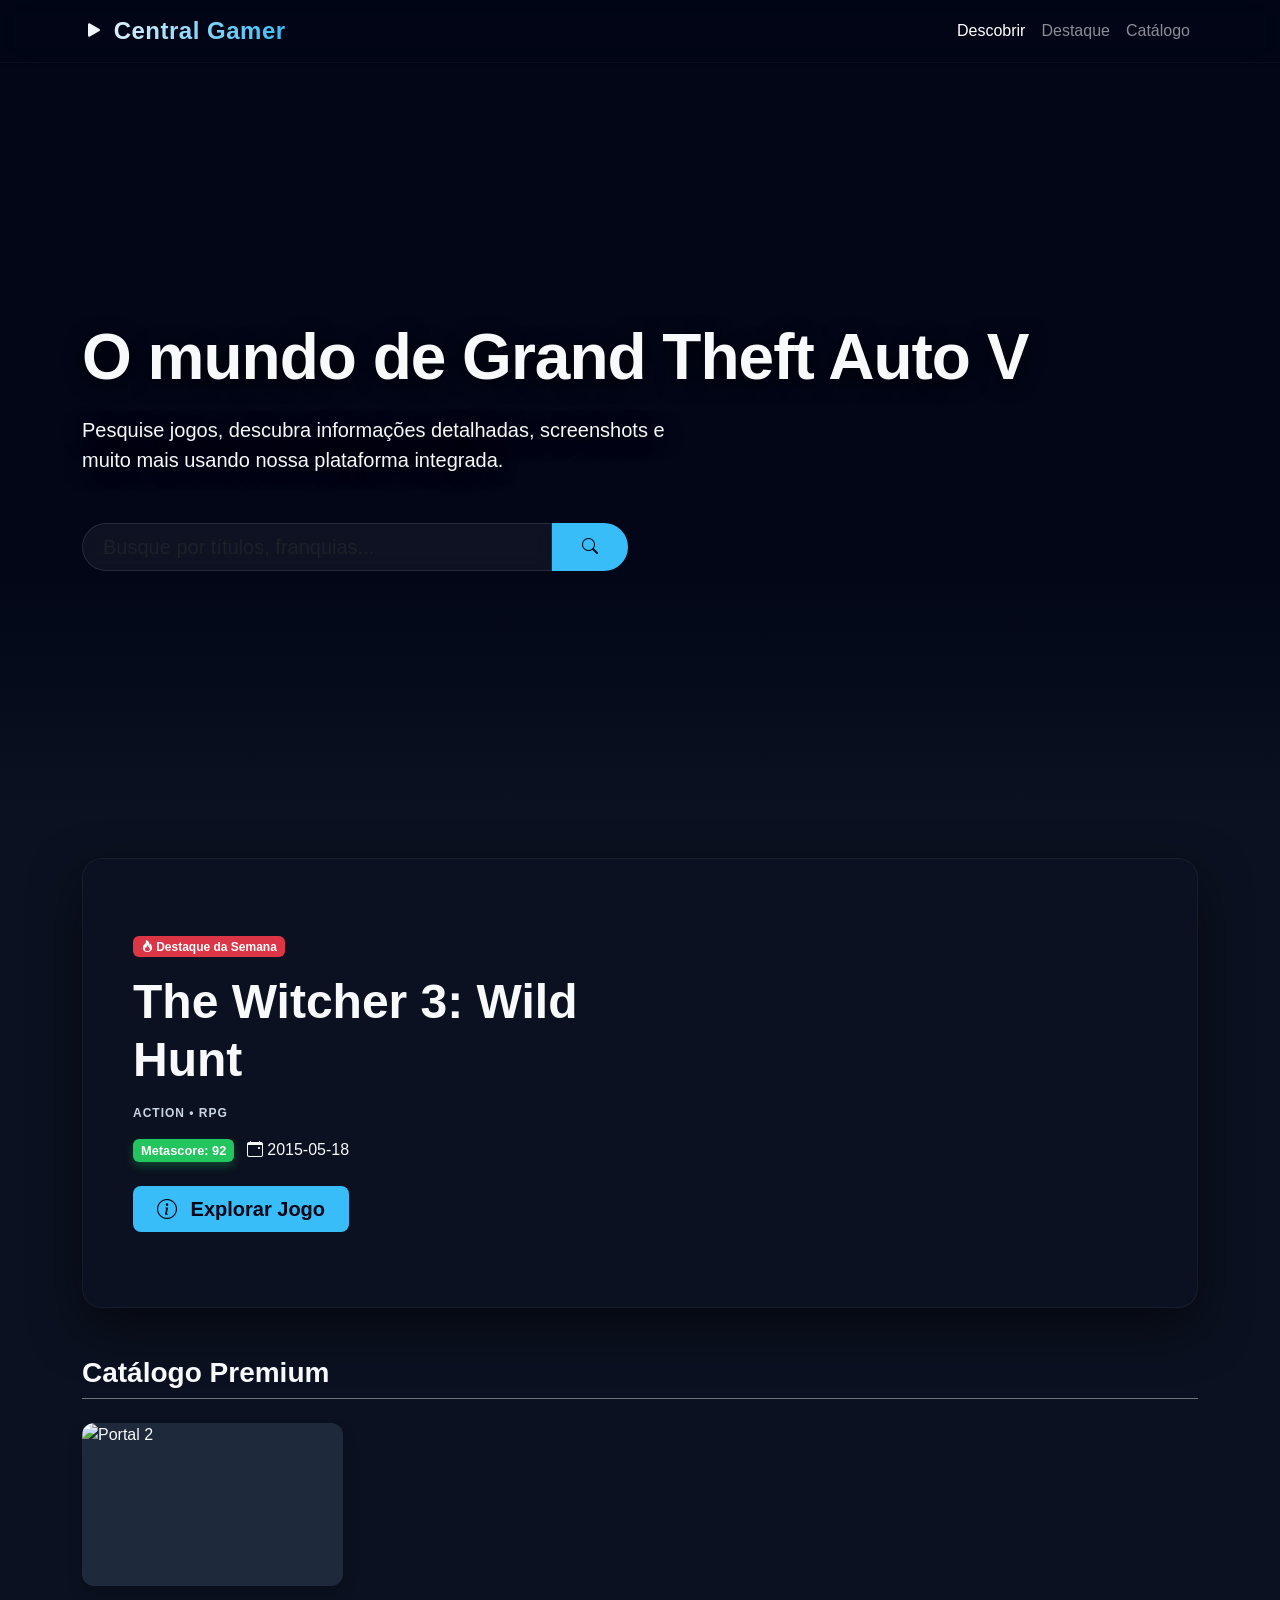
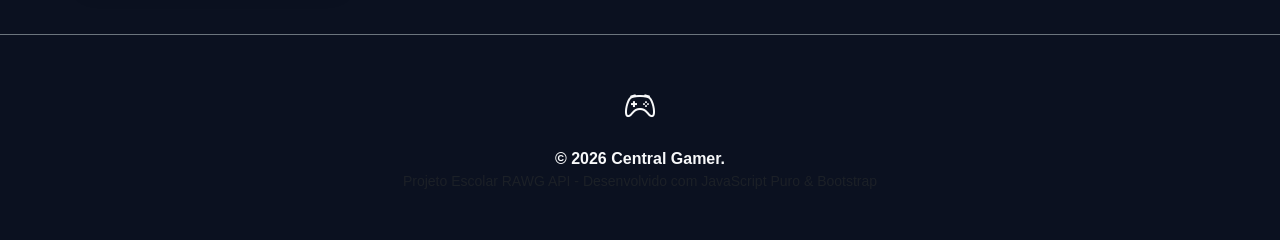
==== index.html @ 03a8f273 "Commit inicial" ====
﻿<!DOCTYPE html>
<html lang="pt-BR">
<head>
    <meta charset="UTF-8">
    <meta name="viewport" content="width=device-width, initial-scale=1.0">
    <title>Central Gamer - Catálogo de Jogos</title>
    <!-- Bootstrap 5 CSS -->
    <link href="https://cdn.jsdelivr.net/npm/bootstrap@5.3.2/dist/css/bootstrap.min.css" rel="stylesheet">
    <!-- Bootstrap Icons -->
    <link rel="stylesheet" href="https://cdn.jsdelivr.net/npm/bootstrap-icons@1.11.1/font/bootstrap-icons.css">
    <!-- Custom CSS -->
    <link rel="stylesheet" href="css/style.css">
</head>
<body>

    <!-- Navbar -->
    <nav class="navbar navbar-expand-lg navbar-dark fixed-top shadow-sm">
        <div class="container">
            <a class="navbar-brand" href="index.html">
                <i class="bi bi-play-fill text-primary"></i> Central Gamer
            </a>
            <button class="navbar-toggler" type="button" data-bs-toggle="collapse" data-bs-target="#navbarNav">
                <span class="navbar-toggler-icon"></span>
            </button>
            <div class="collapse navbar-collapse" id="navbarNav">
                <ul class="navbar-nav ms-auto">
                    <li class="nav-item"><a class="nav-link active" href="index.html">Descobrir</a></li>
                    <li class="nav-item"><a class="nav-link" href="#destaqueContainer">Destaque</a></li>
                    <li class="nav-item"><a class="nav-link" href="#catalogo">Catálogo</a></li>
                </ul>
            </div>
        </div>
    </nav>

    <!-- Cinematic Hero Section -->
    <header id="dynamicHero" class="hero-cinematic">
        <div class="hero-overlay"></div>
        <div class="container hero-content w-100">
            <h1 class="hero-title text-light" id="heroTitle">Descubra novos universos</h1>
            <p class="lead text-light mb-5" style="max-width: 600px; font-weight: 300;">Pesquise jogos, descubra informações detalhadas, screenshots e muito mais usando nossa plataforma integrada.</p>
            
            <!-- Search Form -->
            <div class="row">
                <div class="col-12 col-md-8 col-lg-6">
                    <form id="searchForm" class="d-flex">
                        <input id="searchInput" class="form-control form-control-lg search-input" type="search" placeholder="Busque por títulos, franquias..." aria-label="Search">
                        <button class="btn btn-primary search-btn btn-glow" type="submit"><i class="bi bi-search"></i></button>
                    </form>
                </div>
            </div>
        </div>
    </header>

    <!-- Destaque da Semana -->
    <div class="container">
        <div id="destaqueContainer" class="reveal">
            <!-- Renderizado dinamicamente -->
        </div>
    </div>

    <!-- Main Content -->
    <main id="catalogo" class="container my-5 reveal">
        <div class="d-flex justify-content-between align-items-end border-bottom border-secondary pb-2 mb-4">
            <h3 class="text-light fw-bold m-0">Catálogo Premium</h3>
        </div>
        
        <!-- Games Grid -->
        <div class="row g-4" id="gamesList">
            <!-- Os cards dos jogos serão inseridos aqui pelo JavaScript -->
        </div>
    </main>

    <!-- Footer -->
    <footer class="text-light text-center py-5 mt-auto border-top border-secondary">
        <div class="container">
            <div class="mb-3">
                <i class="bi bi-controller fs-2"></i>
            </div>
            <p class="mb-0 fw-bold">&copy; 2026 Central Gamer.</p>
            <p class="small text-muted mb-0">Projeto Escolar RAWG API - Desenvolvido com JavaScript Puro & Bootstrap</p>
        </div>
    </footer>

    <!-- Bootstrap JS -->
    <script src="https://cdn.jsdelivr.net/npm/bootstrap@5.3.2/dist/js/bootstrap.bundle.min.js"></script>
    
    <!-- Custom Scripts -->
    <script src="js/mockData.js"></script>
    <script src="js/api.js"></script>
    <script src="js/script.js"></script>
</body>
</html>
---- css/style.css ----
﻿:root {
    --primary-color: #38bdf8;
    --secondary-color: #0ea5e9;
    --dark-bg: #0b1120;
    --darker-bg: #020617;
    --card-bg: #1e293b;
    --text-color: #f8fafc;
    --accent: #f59e0b;
}

html {
    scroll-behavior: smooth;
}

body {
    background: var(--dark-bg);
    color: var(--text-color);
    font-family: 'Segoe UI', Tahoma, Geneva, Verdana, sans-serif;
    overflow-x: hidden;
    min-height: 100vh;
}

/* Navbar Premium Glassmorphism */
.navbar {
    background-color: rgba(2, 6, 23, 0.4) !important;
    backdrop-filter: blur(20px);
    border-bottom: 1px solid rgba(255,255,255,0.03);
    transition: background-color 0.3s ease;
}
.navbar-brand {
    font-weight: 800;
    font-size: 1.5rem;
    background: linear-gradient(90deg, #f8fafc, #38bdf8);
    -webkit-background-clip: text;
    -webkit-text-fill-color: transparent;
    letter-spacing: 0.5px;
}

/* Cinematic Hero */
.hero-cinematic {
    min-height: 90vh;
    display: flex;
    align-items: center;
    position: relative;
    background-color: var(--darker-bg);
    background-size: cover;
    background-position: center 20%;
    background-attachment: fixed; /* Efeito Parallax Suave */
    transition: background-image 1.5s ease-in-out;
}
.hero-overlay {
    position: absolute;
    top: 0; left: 0; right: 0; bottom: 0;
    background: linear-gradient(to bottom, rgba(2,6,23,0.2) 0%, rgba(2,6,23,0.85) 70%, var(--dark-bg) 100%);
    pointer-events: none;
}
.hero-content {
    z-index: 2;
    padding-top: 80px;
    text-shadow: 0 4px 20px rgba(0,0,0,0.9);
}
.hero-title {
    font-size: 4rem;
    font-weight: 900;
    letter-spacing: -1px;
    margin-bottom: 20px;
}

/* Form de Busca Elegante */
.search-input {
    background: rgba(255,255,255,0.05) !important;
    border: 1px solid rgba(255,255,255,0.1) !important;
    color: white !important;
    backdrop-filter: blur(10px);
    border-radius: 30px 0 0 30px;
    padding-left: 20px;
}
.search-input:focus {
    box-shadow: 0 0 0 0.2rem rgba(56, 189, 248, 0.15);
    background: rgba(255,255,255,0.08) !important;
}
.search-btn {
    border-radius: 0 30px 30px 0;
    padding: 0 30px;
    font-weight: 600;
}

/* Destaque da Semana */
.featured-game {
    border-radius: 20px;
    overflow: hidden;
    position: relative;
    min-height: 450px;
    background-size: cover;
    background-position: center;
    border: 1px solid rgba(255,255,255,0.05);
    box-shadow: 0 20px 50px rgba(0,0,0,0.5);
    margin-top: -50px; /* Sobe um pouco sobre a hero */
    z-index: 3;
}
.featured-overlay {
    position: absolute;
    top:0; left:0; right:0; bottom:0;
    background: linear-gradient(to right, rgba(11,17,32,0.95) 0%, rgba(11,17,32,0.6) 60%, transparent 100%);
    display: flex;
    align-items: center;
    padding: 50px;
}
.featured-content {
    max-width: 500px;
    z-index: 2;
}

/* Netflix Style Cards */
.netflix-card {
    border-radius: 12px;
    overflow: hidden;
    position: relative;
    background-color: var(--card-bg);
    border: none;
    aspect-ratio: 16/10;
    cursor: pointer;
    transition: transform 0.4s cubic-bezier(0.175, 0.885, 0.32, 1.275), box-shadow 0.4s ease, z-index 0.4s ease;
}
.netflix-card .game-img {
    width: 100%;
    height: 100%;
    object-fit: cover;
    transition: transform 0.7s ease, filter 0.4s ease;
}
.netflix-card-overlay {
    position: absolute;
    bottom: 0; left: 0; right: 0;
    background: linear-gradient(to top, rgba(2,6,23,1) 0%, rgba(2,6,23,0.8) 50%, transparent 100%);
    padding: 20px;
    transform: translateY(30%);
    opacity: 0;
    transition: all 0.4s ease;
    display: flex;
    flex-direction: column;
    justify-content: flex-end;
    height: 100%;
    pointer-events: none;
}
.netflix-card:hover {
    transform: scale(1.1) translateY(-10px);
    z-index: 100;
    box-shadow: 0 20px 40px rgba(0,0,0,0.7);
}
.netflix-card:hover .game-img {
    filter: brightness(0.5);
    transform: scale(1.05);
}
.netflix-card:hover .netflix-card-overlay {
    transform: translateY(0);
    opacity: 1;
    pointer-events: auto;
}
.card-title {
    font-size: 1.15rem;
    font-weight: 800;
    margin-bottom: 5px;
    text-shadow: 1px 1px 3px rgba(0,0,0,0.8);
}

/* Badges e Textos */
.metascore-badge {
    background: #22c55e;
    color: white;
    font-weight: 800;
    padding: 4px 8px;
    border-radius: 6px;
    font-size: 0.8rem;
    box-shadow: 0 4px 10px rgba(34,197,94,0.3);
}
.genre-text {
    color: #94a3b8;
    font-size: 0.75rem;
    font-weight: 700;
    text-transform: uppercase;
    letter-spacing: 1px;
}

/* Botões */
.btn-glow {
    background: var(--primary-color);
    border: none;
    color: var(--darker-bg);
    font-weight: 700;
    transition: all 0.3s ease;
}
.btn-glow:hover {
    background: var(--secondary-color);
    box-shadow: 0 6px 20px rgba(56, 189, 248, 0.4);
    color: var(--darker-bg);
    transform: translateY(-2px);
}

/* Skeleton Premium Placeholder */
.skeleton {
    background: #1e293b;
    background: linear-gradient(90deg, #1e293b 25%, #2a3b52 50%, #1e293b 75%);
    background-size: 200% 100%;
    animation: shimmer 1.5s infinite;
    border-radius: 12px;
}
.skeleton-card {
    aspect-ratio: 16/10;
    width: 100%;
}
@keyframes shimmer {
    0% { background-position: 200% 0; }
    100% { background-position: -200% 0; }
}

/* SCROLL REVEAL ANIMATION */
.reveal {
    opacity: 0;
    transform: translateY(40px);
    transition: all 0.8s cubic-bezier(0.5, 0, 0, 1);
}
.reveal.active {
    opacity: 1;
    transform: translateY(0);
}

/* ====== PÁGINA DE DETALHES ===== */
.details-bg {
    position: fixed;
    top:0; left:0; width:100vw; height:100vh;
    z-index: -1;
    background-size: cover;
    background-position: center;
    filter: blur(25px) brightness(0.25);
    transform: scale(1.1);
}
.game-banner {
    border-radius: 20px;
    overflow: hidden;
    border: 1px solid rgba(255,255,255,0.05);
    box-shadow: 0 20px 50px rgba(0,0,0,0.6);
}
.banner-img {
    height: 60vh;
    object-fit: cover;
}
.banner-overlay {
    background: linear-gradient(to top, var(--dark-bg) 0%, rgba(0,0,0,0.1) 100%);
}
.content-box {
    background: rgba(15, 23, 42, 0.5) !important;
    backdrop-filter: blur(20px);
    border: 1px solid rgba(255,255,255,0.05);
    border-radius: 16px;
    box-shadow: 0 10px 30px rgba(0,0,0,0.3);
}
.screenshot-img {
    transition: transform 0.4s ease, box-shadow 0.4s ease;
    cursor: pointer;
    border-radius: 12px;
    border: 1px solid rgba(255,255,255,0.05);
}
.screenshot-img:hover {
    transform: scale(1.03);
    box-shadow: 0 15px 30px rgba(0,0,0,0.5);
}

/* Custom Scrollbar */
::-webkit-scrollbar { width: 8px; }
::-webkit-scrollbar-track { background: var(--darker-bg); }
::-webkit-scrollbar-thumb { background: #334155; border-radius: 4px; }
::-webkit-scrollbar-thumb:hover { background: var(--primary-color); }
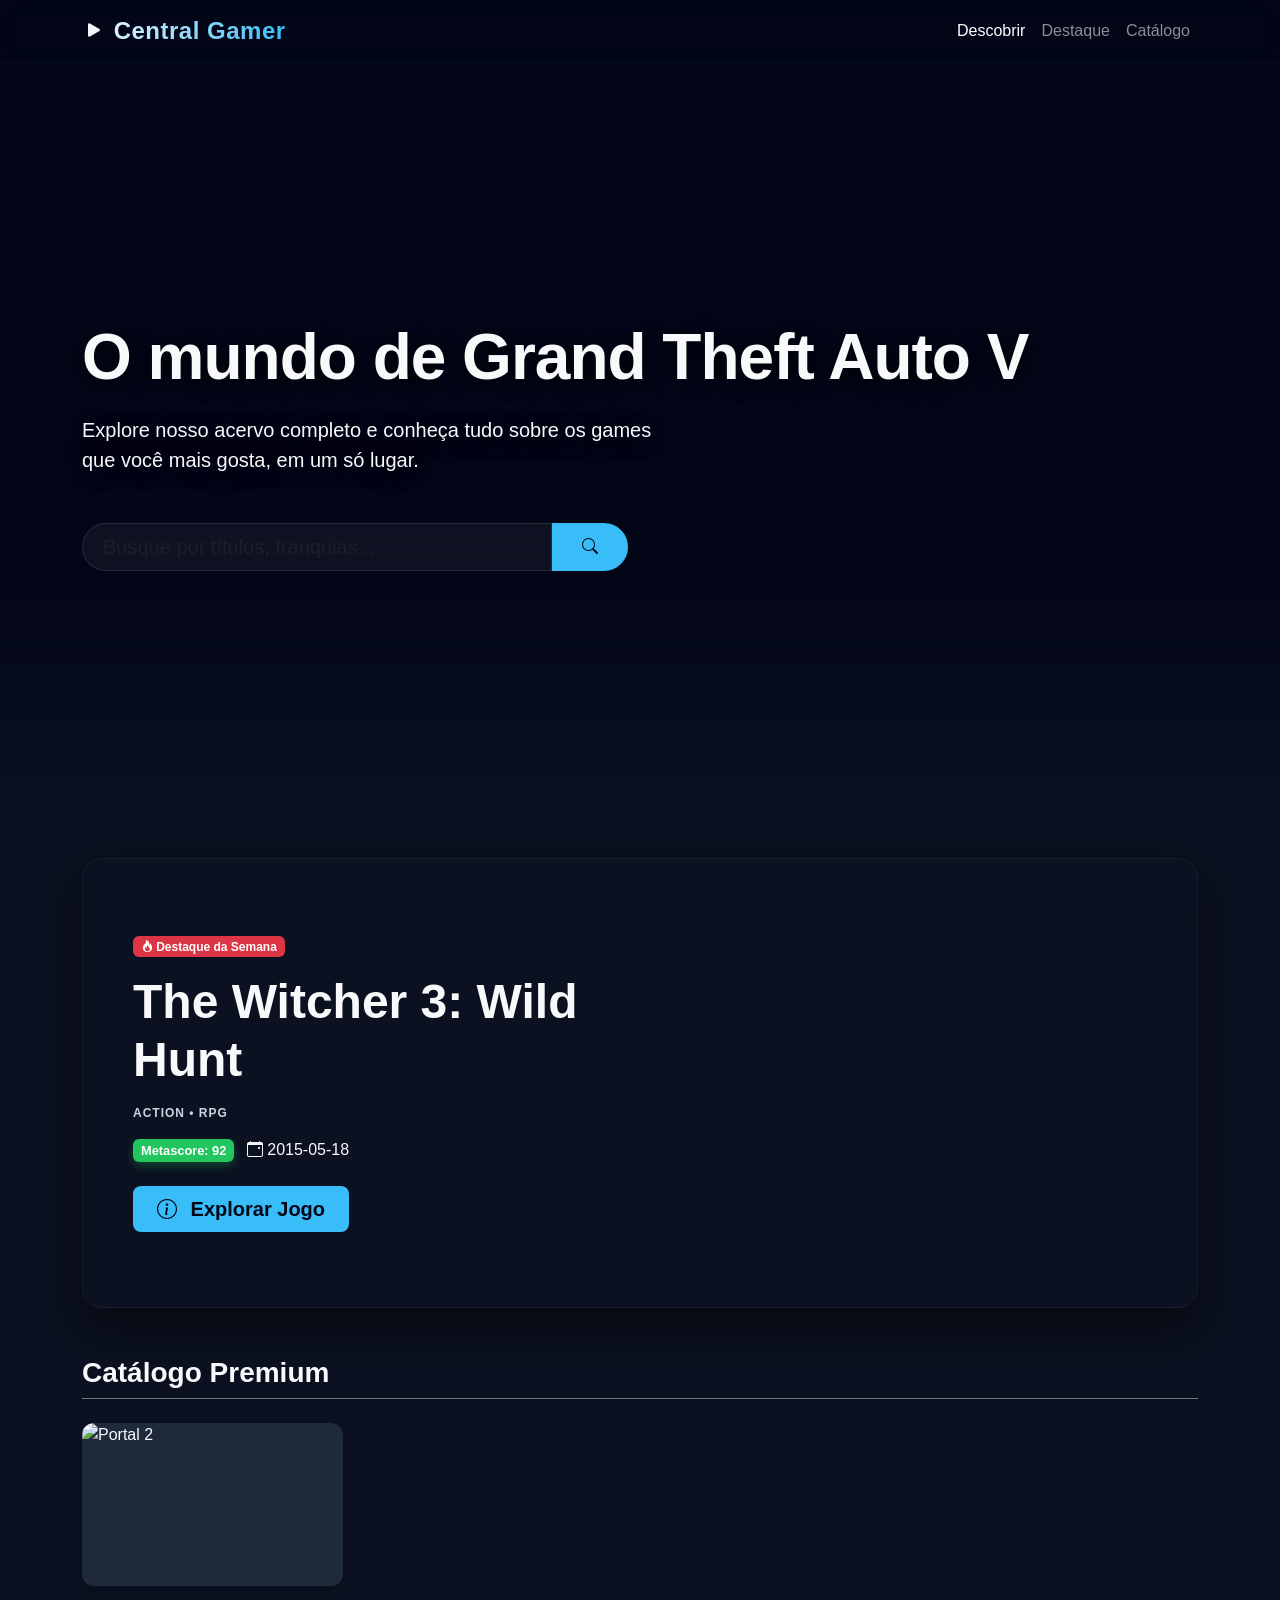
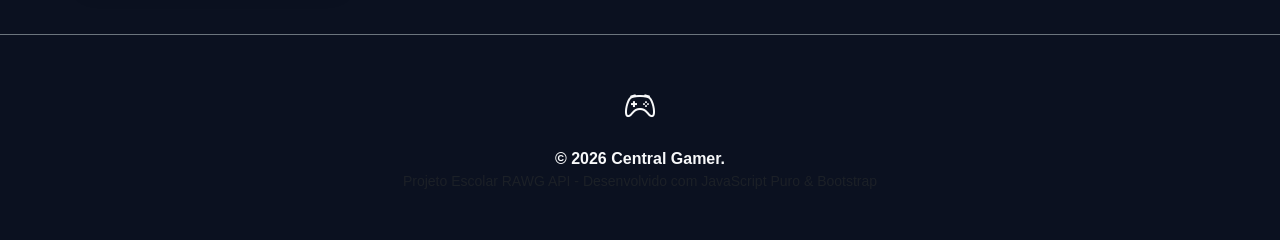
==== commit 22df576f: "Add files via upload" ====
--- a/index.html
+++ b/index.html
@@ -36,8 +36,8 @@
     <header id="dynamicHero" class="hero-cinematic">
         <div class="hero-overlay"></div>
         <div class="container hero-content w-100">
-            <h1 class="hero-title text-light" id="heroTitle">Descubra novos universos</h1>
-            <p class="lead text-light mb-5" style="max-width: 600px; font-weight: 300;">Pesquise jogos, descubra informações detalhadas, screenshots e muito mais usando nossa plataforma integrada.</p>
+            <h1 class="hero-title text-light" id="heroTitle">Encontre seu próximo jogo favorito</h1>
+            <p class="lead text-light mb-5" style="max-width: 600px; font-weight: 300;">Explore nosso acervo completo e conheça tudo sobre os games que você mais gosta, em um só lugar.</p>
             
             <!-- Search Form -->
             <div class="row">
